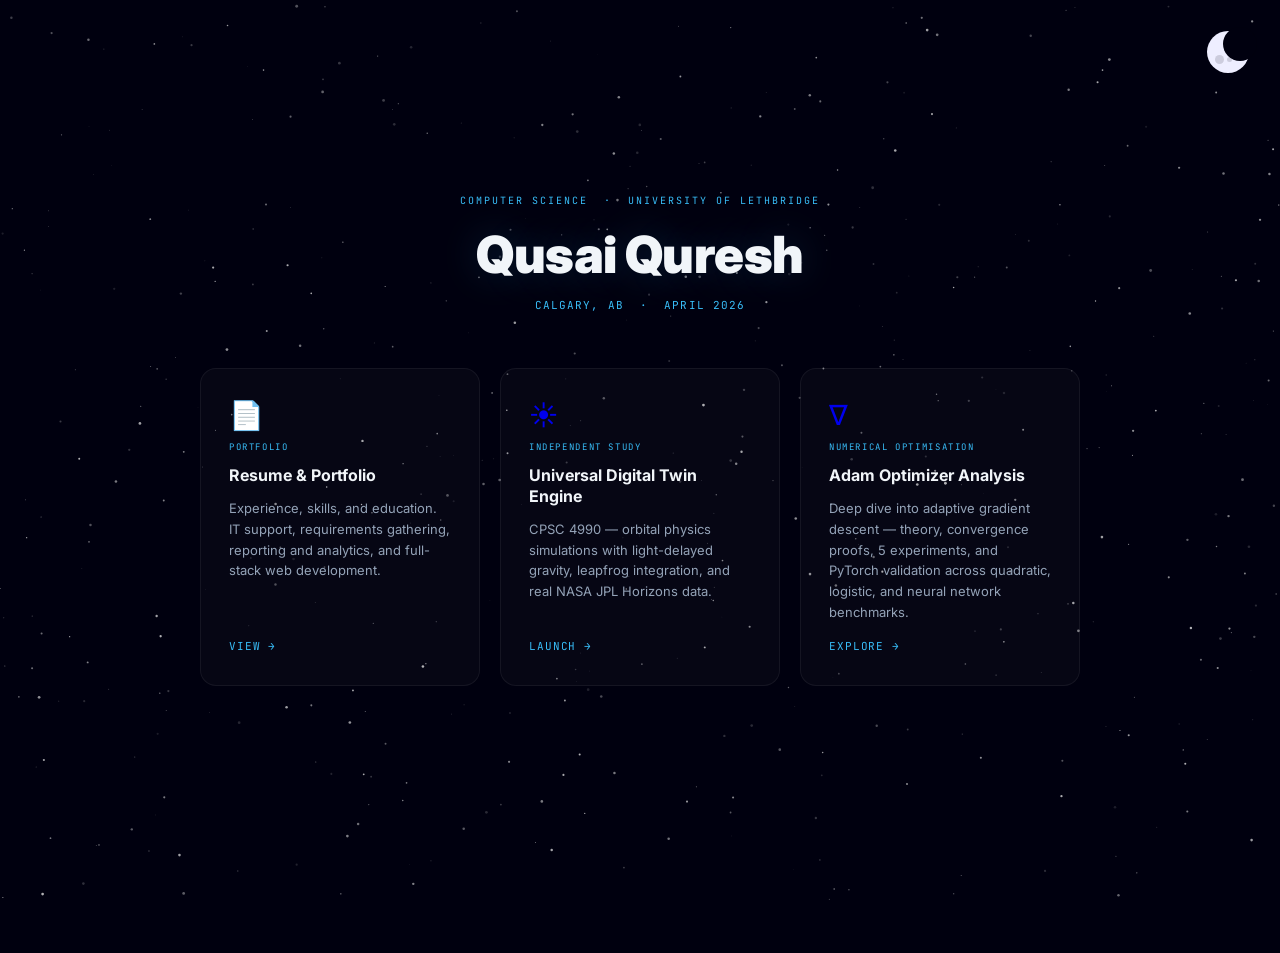
==== index.html @ 59ffc4fb "Default hub to dark mode regardless of system preference" ====
<!DOCTYPE html>
<html lang="en">
<head>
  <meta charset="UTF-8">
  <meta name="viewport" content="width=device-width, initial-scale=1.0">
  <meta name="description" content="Qusai Quresh — CS graduate and software developer. Portfolio, projects, and resume.">
  <title>Qusai Quresh</title>
  <link rel="icon" href="data:image/svg+xml,<svg xmlns='http://www.w3.org/2000/svg' viewBox='0 0 32 32'><circle cx='16' cy='16' r='15' fill='%2300000f' stroke='%2338bdf8' stroke-width='1.5'/><text x='16' y='22' text-anchor='middle' font-family='monospace' font-weight='700' font-size='16' fill='%2338bdf8'>Q</text></svg>">
  <style>
    @import url('https://fonts.googleapis.com/css2?family=Inter:wght@400;500;600;700;900&family=JetBrains+Mono:wght@400;700&display=swap');

    *, ::before, ::after { box-sizing: border-box; margin: 0; padding: 0; }

    :root {
      --bg: #00000f; --fg: #94a3b8; --heading: #f1f5f9;
      --card-bg: rgba(255,255,255,0.025); --card-border: rgba(255,255,255,0.06);
      --card-hover-border: #1e3a5f; --card-hover-bg: rgba(255,255,255,0.04);
      --subtitle: #64748b; --footer: #1e293b; --accent: #38bdf8;
    }
    [data-theme="light"] {
      --bg: #f8fafc; --fg: #475569; --heading: #0f172a;
      --card-bg: #ffffff; --card-border: #e2e8f0;
      --card-hover-border: #38bdf8; --card-hover-bg: #f0f9ff;
      --subtitle: #94a3b8; --footer: #cbd5e1; --accent: #0284c7;
    }
    [data-theme="light"] #stars { opacity: 0; }

    html, body {
      width: 100%; height: 100%;
      background: var(--bg);
      color: var(--fg);
      font-family: 'Inter', sans-serif;
      overflow-x: hidden;
      transition: color .2s;
    }

    #sky-bg {
      position: fixed; inset: 0;
      z-index: 0;
      pointer-events: none;
      opacity: 0;
      transition: opacity 1.5s ease;
      background: linear-gradient(180deg,
        #0d1f5e 0%, #1a4fa0 30%, #2f80c8 60%, #7ec8e3 85%, #b8e0f0 100%);
    }
    [data-theme="light"] #sky-bg { opacity: 1; }

    #stars { position: fixed; inset: 0; pointer-events: none; z-index: 1; transition: opacity 1.5s ease; }

    .page {
      position: relative; z-index: 1;
      min-height: 100vh;
      display: flex; flex-direction: column;
      align-items: center; justify-content: center;
      padding: 60px 24px 80px;
      text-align: center;
    }

    .label {
      font-family: 'JetBrains Mono', monospace;
      font-size: 10px;
      letter-spacing: .2em;
      color: var(--accent);
      text-transform: uppercase;
      margin-bottom: 18px;
    }

    h1 {
      font-size: clamp(2rem, 5vw, 3.2rem);
      font-weight: 900;
      color: var(--heading);
      line-height: 1.15;
      margin-bottom: 14px;
      letter-spacing: -.01em;
      text-wrap: balance;
      text-shadow: 0 0 40px rgba(56,189,248,0.18), 0 0 80px rgba(56,189,248,0.08);
    }
    [data-theme="light"] h1 { text-shadow: none; }

    .subtitle {
      font-family: 'JetBrains Mono', monospace;
      font-size: 11px;
      color: var(--subtitle);
      letter-spacing: .1em;
      margin-bottom: 56px;
    }

    .cards {
      display: flex;
      gap: 20px;
      flex-wrap: wrap;
      justify-content: center;
      max-width: 960px;
      width: 100%;
    }

    .card {
      background: var(--card-bg);
      border: 1px solid var(--card-border);
      border-radius: 16px;
      padding: 32px 28px;
      width: 280px;
      text-align: left;
      transition: border-color .25s, background .25s, transform .25s, box-shadow .25s, opacity .45s, translate 0s;
      text-decoration: none;
      display: flex; flex-direction: column; gap: 12px;
      opacity: 0;
      transform: translateY(18px);
    }
    .card.in {
      opacity: 1;
      transform: translateY(0);
    }
    .card:hover {
      border-color: var(--card-hover-border);
      background: var(--card-hover-bg);
      transform: translateY(-5px);
      box-shadow: 0 14px 36px rgba(0,0,0,0.45);
    }
    [data-theme="light"] .card:hover {
      box-shadow: 0 8px 24px rgba(0,0,0,0.10);
    }

    .card-icon { font-size: 28px; line-height: 1; }

    .card-tag {
      font-family: 'JetBrains Mono', monospace;
      font-size: 9px;
      letter-spacing: .18em;
      color: var(--accent);
      text-transform: uppercase;
    }

    .card h2 {
      font-size: 1rem;
      font-weight: 700;
      color: var(--heading);
      line-height: 1.3;
    }

    .card p {
      font-size: 13px;
      color: var(--fg);
      line-height: 1.6;
      flex-grow: 1;
    }

    .card-link {
      font-family: 'JetBrains Mono', monospace;
      font-size: 11px;
      color: var(--accent);
      letter-spacing: .08em;
      margin-top: 4px;
    }

    footer {
      position: relative; z-index: 1;
      text-align: center;
      padding: 0 0 40px;
      font-family: 'JetBrains Mono', monospace;
      font-size: 10px;
      color: var(--footer);
      letter-spacing: .08em;
    }

    .sky-cloud {
      position: fixed;
      background: #fff;
      border-radius: 50px;
      pointer-events: none;
      z-index: 0;
      opacity: 0;
      transition: opacity 1.2s ease;
    }
    [data-theme="light"] .sky-cloud { opacity: 0.82; }

    #cloud-a { width:160px; height:40px; top:90px; right:200px; }
    #cloud-a::before,#cloud-a::after { content:''; position:absolute; background:#fff; border-radius:50%; }
    #cloud-a::before { width:80px; height:60px; top:-28px; left:20px; }
    #cloud-a::after  { width:60px; height:50px; top:-22px; left:70px; }

    #cloud-b { width:120px; height:32px; top:130px; right:420px; }
    #cloud-b::before,#cloud-b::after { content:''; position:absolute; background:#fff; border-radius:50%; }
    #cloud-b::before { width:60px; height:48px; top:-22px; left:14px; }
    #cloud-b::after  { width:50px; height:40px; top:-18px; left:54px; }

    #cloud-c { width:100px; height:28px; top:75px; right:520px; }
    #cloud-c::before,#cloud-c::after { content:''; position:absolute; background:#fff; border-radius:50%; }
    #cloud-c::before { width:50px; height:42px; top:-20px; left:10px; }
    #cloud-c::after  { width:40px; height:34px; top:-16px; left:46px; }

    #sky-body {
      position: fixed; top: 20px; right: 20px;
      width: 64px; height: 64px;
      z-index: 9998; cursor: pointer;
      display: flex; align-items: center; justify-content: center;
    }
    #sky-moon {
      width: 42px; height: 42px;
      background: #eef;
      border-radius: 50%;
      position: relative;
      transition: background 1s ease, box-shadow 1s ease;
    }
    [data-theme="light"] #sky-moon {
      background: #F6D602;
      box-shadow: 0 0 20px 8px rgba(246,214,2,0.45), 0 0 6px 2px rgba(245,235,113,0.6);
    }
    .moon-spot {
      border-radius: 50%;
      position: absolute;
      background: #ccd;
      transition: all 1s ease;
    }
    [data-theme="light"] .moon-spot { width: 0 !important; height: 0 !important; opacity: 0; }
    #moon-spot1 { width: 9px;  height: 9px;  top: 24px; left: 8px;  }
    #moon-spot2 { width: 5px;  height: 5px;  top: 26px; left: 20px; }
    #moon-cover {
      width: 34px; height: 34px;
      background: #00000f;
      border-radius: 50%;
      position: absolute;
      top: -4px; left: 16px;
      transition: transform 1s ease, opacity 1s ease;
    }
    [data-theme="light"] #moon-cover {
      transform: translateX(52px);
      opacity: 0;
    }

    @media (max-width: 600px) {
      .page { padding: 40px 16px 60px; }
      .card { width: 100%; }
      .subtitle { letter-spacing: .04em; font-size: 10px; }
    }
  </style>
</head>
<body data-page="hub">

<div id="sky-bg"></div>
<canvas id="stars"></canvas>

<div class="page">
  <div class="label">Computer Science &nbsp;·&nbsp; University of Lethbridge</div>
  <h1>Qusai Quresh</h1>
  <div class="subtitle" style="color:var(--accent);">CALGARY, AB &nbsp;·&nbsp; APRIL 2026</div>

  <div class="cards">

    <a class="card" href="./resume/">
      <div class="card-icon">&#128196;</div>
      <div class="card-tag">Portfolio</div>
      <h2>Resume &amp; Portfolio</h2>
      <p>Experience, skills, and education. IT support, requirements gathering, reporting and analytics, and full-stack web development.</p>
      <div class="card-link">VIEW &rarr;</div>
    </a>

    <a class="card" href="https://quequsai.github.io/UDTE/">
      <div class="card-icon">&#9728;</div>
      <div class="card-tag">Independent Study</div>
      <h2>Universal Digital Twin Engine</h2>
      <p>CPSC 4990 — orbital physics simulations with light-delayed gravity, leapfrog integration, and real NASA JPL Horizons data.</p>
      <div class="card-link">LAUNCH &rarr;</div>
    </a>

    <a class="card" href="./adam/">
      <div class="card-icon">&#8711;</div>
      <div class="card-tag">Numerical Optimisation</div>
      <h2>Adam Optimizer Analysis</h2>
      <p>Deep dive into adaptive gradient descent — theory, convergence proofs, 5 experiments, and PyTorch validation across quadratic, logistic, and neural network benchmarks.</p>
      <div class="card-link">EXPLORE &rarr;</div>
    </a>

  </div>
</div>

<footer>QUSAI QURESH &nbsp;·&nbsp; QUEQUSAI.GITHUB.IO &nbsp;·&nbsp; 2026</footer>

<div class="sky-cloud" id="cloud-a"></div>
<div class="sky-cloud" id="cloud-b"></div>
<div class="sky-cloud" id="cloud-c"></div>
<div id="sky-body" title="Toggle light / dark">
  <div id="sky-moon">
    <div class="moon-spot" id="moon-spot1"></div>
    <div class="moon-spot" id="moon-spot2"></div>
    <div id="moon-cover"></div>
  </div>
</div>

<script>
  const canvas = document.getElementById('stars');
  const ctx = canvas.getContext('2d');

  function resize() {
    canvas.width = window.innerWidth;
    canvas.height = window.innerHeight;
    drawStars();
  }

  function drawStars() {
    ctx.clearRect(0, 0, canvas.width, canvas.height);
    const rng = (seed) => {
      let s = seed;
      return () => { s = (s * 1664525 + 1013904223) & 0xffffffff; return (s >>> 0) / 0xffffffff; };
    };
    const rand = rng(42);
    for (let i = 0; i < 500; i++) {
      const x = rand() * canvas.width;
      const y = rand() * canvas.height;
      const r = rand() * 1.2 + 0.2;
      const a = rand() * 0.6 + 0.1;
      ctx.beginPath();
      ctx.arc(x, y, r, 0, Math.PI * 2);
      ctx.fillStyle = `rgba(255,255,255,${a})`;
      ctx.fill();
    }
  }

  window.addEventListener('resize', resize);
  resize();
</script>
<script>
  (function(){
    var root = document.documentElement;
    var saved = localStorage.getItem('theme-udte');
    var systemLight = window.matchMedia('(prefers-color-scheme: light)').matches;
    var apply = function(light) {
      root.setAttribute('data-theme', light ? 'light' : 'dark');
      localStorage.setItem('theme-udte', light ? 'light' : 'dark');
    };
    apply(saved ? saved === 'light' : false);
    window._applyTheme = apply;
  })();
</script>
<script>
  (function () {
    var cards = document.querySelectorAll('.card');
    var io = new IntersectionObserver(function (entries) {
      entries.forEach(function (entry) {
        if (entry.isIntersecting) {
          entry.target.classList.add('in');
          io.unobserve(entry.target);
        }
      });
    }, { threshold: 0.08 });
    cards.forEach(function (card, i) {
      card.style.transitionDelay = (i * 90) + 'ms';
      io.observe(card);
    });
  })();
</script>
<script src="sky.js"></script>
<script src="transitions.js"></script>
</body>
</html>
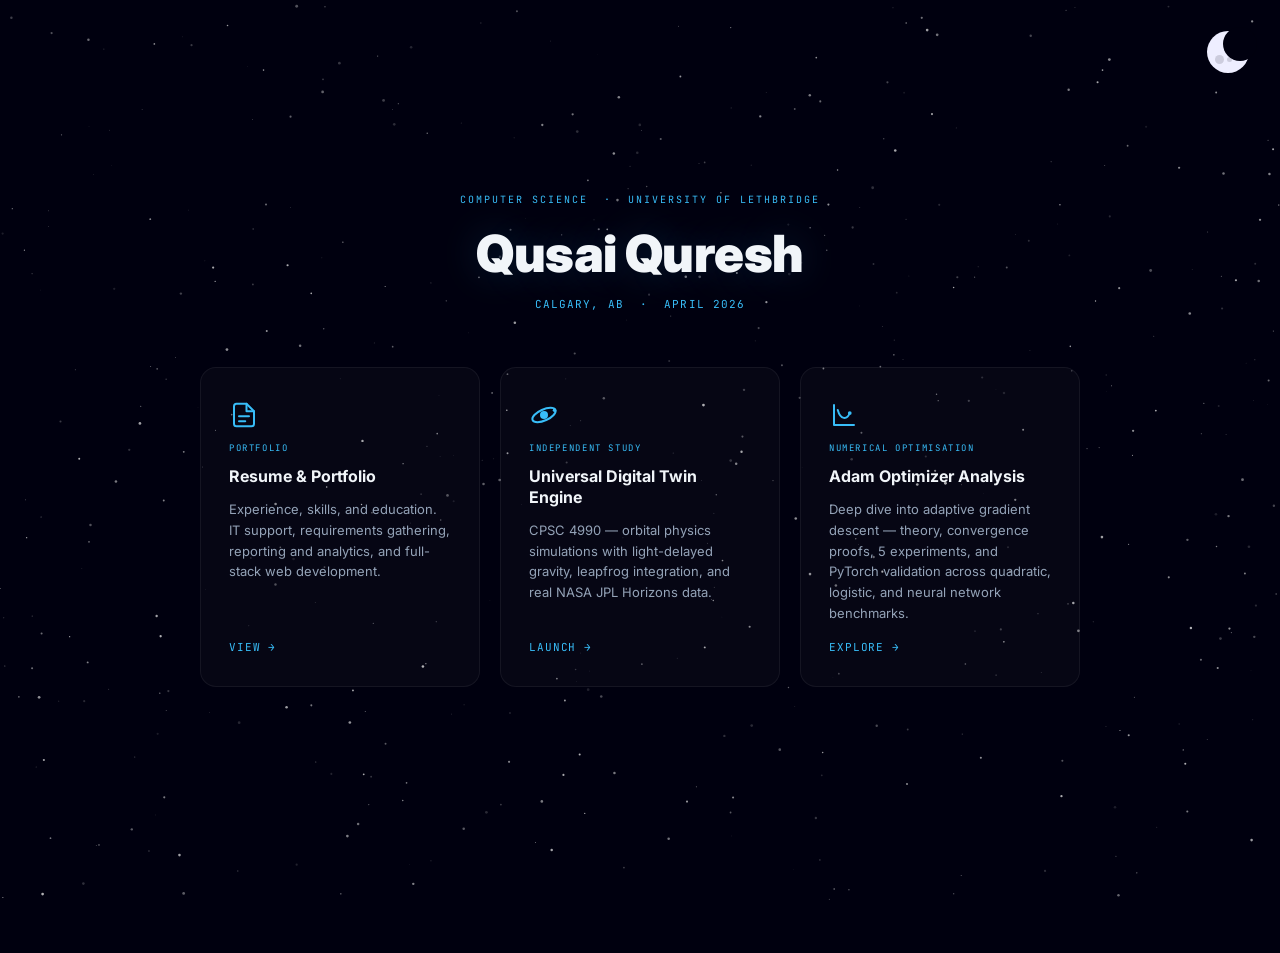
==== commit 7230c8f4: "Unify theme system and polish portfolio pages" ====
--- a/index.html
+++ b/index.html
@@ -84,6 +84,7 @@
       letter-spacing: .1em;
       margin-bottom: 56px;
     }
+    .subtitle.accent { color: var(--accent); }
 
     .cards {
       display: flex;
@@ -121,7 +122,8 @@
       box-shadow: 0 8px 24px rgba(0,0,0,0.10);
     }
 
-    .card-icon { font-size: 28px; line-height: 1; }
+    .card-icon { color: var(--accent); line-height: 0; }
+    .card-icon svg { width: 30px; height: 30px; display: block; }
 
     .card-tag {
       font-family: 'JetBrains Mono', monospace;
@@ -228,10 +230,18 @@
       opacity: 0;
     }
 
+    /* Clouds + sun/moon widget use fixed right-offsets that only make sense
+       at desktop width; hide the decorative clouds on tablet and below so
+       they never clip off-screen or overlap the content. */
+    @media (max-width: 900px) {
+      .sky-cloud { display: none; }
+    }
+
     @media (max-width: 600px) {
       .page { padding: 40px 16px 60px; }
       .card { width: 100%; }
       .subtitle { letter-spacing: .04em; font-size: 10px; }
+      #sky-body { top: 14px; right: 14px; width: 52px; height: 52px; }
     }
   </style>
 </head>
@@ -243,12 +253,17 @@
 <div class="page">
   <div class="label">Computer Science &nbsp;·&nbsp; University of Lethbridge</div>
   <h1>Qusai Quresh</h1>
-  <div class="subtitle" style="color:var(--accent);">CALGARY, AB &nbsp;·&nbsp; APRIL 2026</div>
+  <div class="subtitle accent">CALGARY, AB &nbsp;·&nbsp; APRIL 2026</div>
 
   <div class="cards">
 
     <a class="card" href="./resume/">
-      <div class="card-icon">&#128196;</div>
+      <div class="card-icon">
+        <svg viewBox="0 0 24 24" fill="none" stroke="currentColor" stroke-width="1.6" stroke-linecap="round" stroke-linejoin="round" aria-hidden="true">
+          <path d="M14 3H6a2 2 0 0 0-2 2v14a2 2 0 0 0 2 2h12a2 2 0 0 0 2-2V9z"/>
+          <path d="M14 3v6h6"/><path d="M8 13h8M8 17h5"/>
+        </svg>
+      </div>
       <div class="card-tag">Portfolio</div>
       <h2>Resume &amp; Portfolio</h2>
       <p>Experience, skills, and education. IT support, requirements gathering, reporting and analytics, and full-stack web development.</p>
@@ -256,7 +271,13 @@
     </a>
 
     <a class="card" href="https://quequsai.github.io/UDTE/">
-      <div class="card-icon">&#9728;</div>
+      <div class="card-icon">
+        <svg viewBox="0 0 24 24" fill="none" stroke="currentColor" stroke-width="1.6" stroke-linecap="round" stroke-linejoin="round" aria-hidden="true">
+          <circle cx="12" cy="12" r="3.2" fill="currentColor" stroke="none"/>
+          <ellipse cx="12" cy="12" rx="10" ry="4.4" transform="rotate(-24 12 12)"/>
+          <circle cx="20.4" cy="8.2" r="1.4" fill="currentColor" stroke="none"/>
+        </svg>
+      </div>
       <div class="card-tag">Independent Study</div>
       <h2>Universal Digital Twin Engine</h2>
       <p>CPSC 4990 — orbital physics simulations with light-delayed gravity, leapfrog integration, and real NASA JPL Horizons data.</p>
@@ -264,7 +285,13 @@
     </a>
 
     <a class="card" href="./adam/">
-      <div class="card-icon">&#8711;</div>
+      <div class="card-icon">
+        <svg viewBox="0 0 24 24" fill="none" stroke="currentColor" stroke-width="1.6" stroke-linecap="round" stroke-linejoin="round" aria-hidden="true">
+          <path d="M4 4v16h16"/>
+          <path d="M7 8c2.2 8 7.4 8 9.6 2.4"/>
+          <circle cx="16.6" cy="10.4" r="1.5" fill="currentColor" stroke="none"/>
+        </svg>
+      </div>
       <div class="card-tag">Numerical Optimisation</div>
       <h2>Adam Optimizer Analysis</h2>
       <p>Deep dive into adaptive gradient descent — theory, convergence proofs, 5 experiments, and PyTorch validation across quadratic, logistic, and neural network benchmarks.</p>
@@ -274,7 +301,7 @@
   </div>
 </div>
 
-<footer>QUSAI QURESH &nbsp;·&nbsp; QUEQUSAI.GITHUB.IO &nbsp;·&nbsp; 2026</footer>
+<footer>QUSAI QURESH &nbsp;·&nbsp; QUEQUSAI.GITHUB.IO &nbsp;·&nbsp; <span id="year">2026</span></footer>
 
 <div class="sky-cloud" id="cloud-a"></div>
 <div class="sky-cloud" id="cloud-b"></div>
@@ -318,6 +345,9 @@
 
   window.addEventListener('resize', resize);
   resize();
+
+  var yearEl = document.getElementById('year');
+  if (yearEl) yearEl.textContent = new Date().getFullYear();
 </script>
 <script>
   (function(){
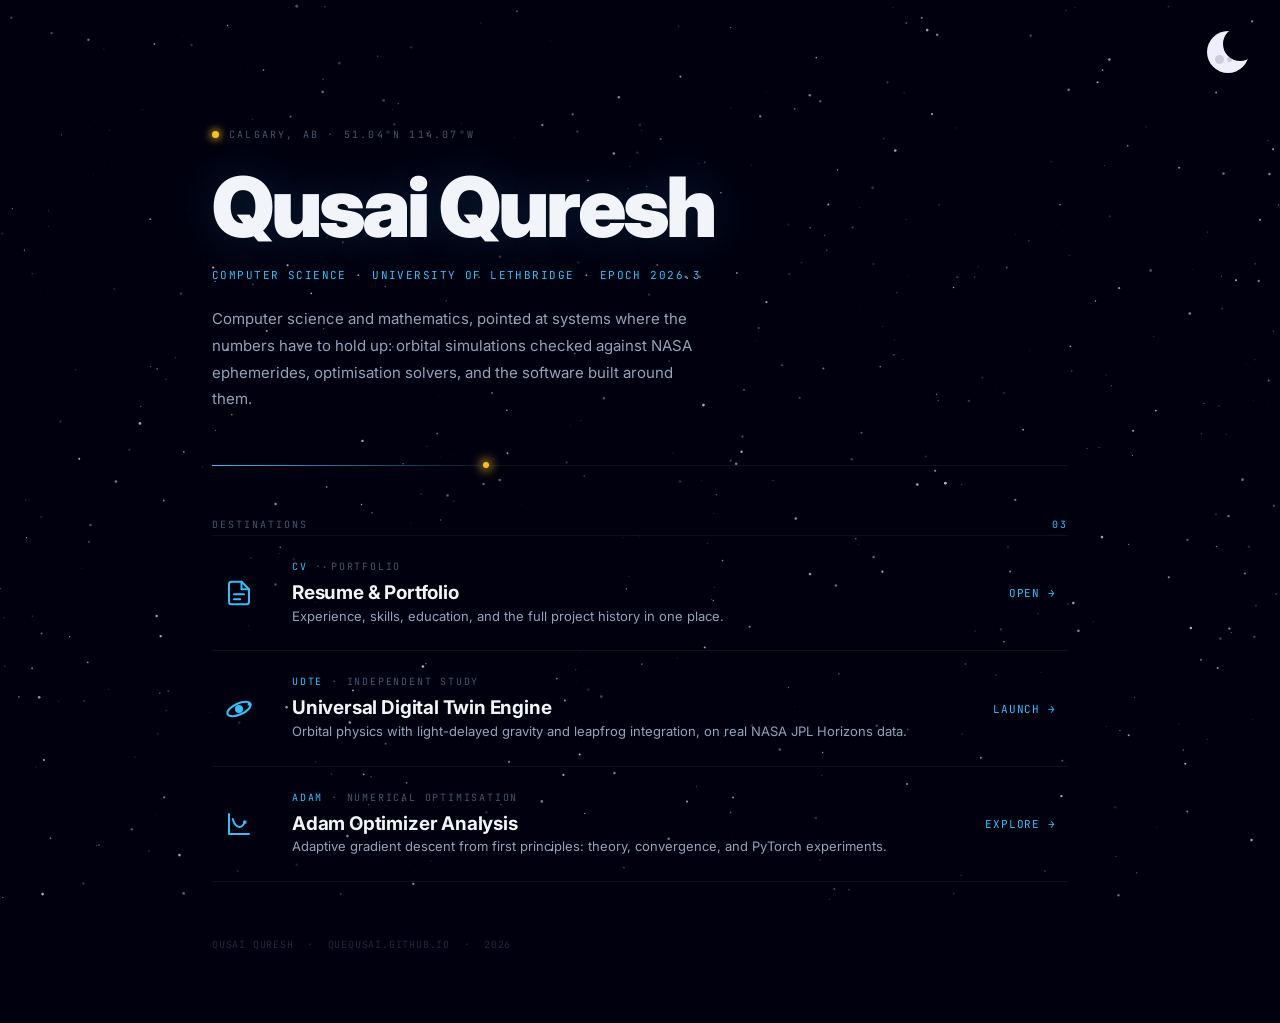
==== commit 62295312: "Redesign landing page as observatory log; resolve merge (unified theme, resume print chooser)" ====
--- a/index.html
+++ b/index.html
@@ -6,27 +6,36 @@
   <meta name="description" content="Qusai Quresh — CS graduate and software developer. Portfolio, projects, and resume.">
   <title>Qusai Quresh</title>
   <link rel="icon" href="data:image/svg+xml,<svg xmlns='http://www.w3.org/2000/svg' viewBox='0 0 32 32'><circle cx='16' cy='16' r='15' fill='%2300000f' stroke='%2338bdf8' stroke-width='1.5'/><text x='16' y='22' text-anchor='middle' font-family='monospace' font-weight='700' font-size='16' fill='%2338bdf8'>Q</text></svg>">
+  <script>
+    // Apply theme before first paint to avoid a flash (shared contract, default dark).
+    (function () {
+      var saved = localStorage.getItem('theme-udte');
+      document.documentElement.setAttribute('data-theme', saved === 'light' ? 'light' : 'dark');
+    })();
+  </script>
   <style>
     @import url('https://fonts.googleapis.com/css2?family=Inter:wght@400;500;600;700;900&family=JetBrains+Mono:wght@400;700&display=swap');
 
     *, ::before, ::after { box-sizing: border-box; margin: 0; padding: 0; }
 
     :root {
-      --bg: #00000f; --fg: #94a3b8; --heading: #f1f5f9;
-      --card-bg: rgba(255,255,255,0.025); --card-border: rgba(255,255,255,0.06);
-      --card-hover-border: #1e3a5f; --card-hover-bg: rgba(255,255,255,0.04);
-      --subtitle: #64748b; --footer: #1e293b; --accent: #38bdf8;
+      --bg: #00000f; --fg: #94a3b8; --heading: #f1f5f9; --muted: #475569;
+      --card-border: rgba(255,255,255,0.06);
+      --hover-border: #1e3a5f; --hover-bg: rgba(255,255,255,0.035);
+      --footer: #1e293b; --accent: #38bdf8; --accent-2: #7dd3fc;
+      --star: #fbbf24;                 /* the one warm accent: a star / the sun */
     }
     [data-theme="light"] {
-      --bg: #f8fafc; --fg: #475569; --heading: #0f172a;
-      --card-bg: #ffffff; --card-border: #e2e8f0;
-      --card-hover-border: #38bdf8; --card-hover-bg: #f0f9ff;
-      --subtitle: #94a3b8; --footer: #cbd5e1; --accent: #0284c7;
+      --bg: #f8fafc; --fg: #475569; --heading: #0f172a; --muted: #94a3b8;
+      --card-border: #e2e8f0;
+      --hover-border: #38bdf8; --hover-bg: #f0f9ff;
+      --footer: #94a3b8; --accent: #0284c7; --accent-2: #38bdf8;
+      --star: #d97706;
     }
     [data-theme="light"] #stars { opacity: 0; }
 
     html, body {
-      width: 100%; height: 100%;
+      width: 100%; min-height: 100%;
       background: var(--bg);
       color: var(--fg);
       font-family: 'Inter', sans-serif;
@@ -34,214 +43,180 @@
       transition: color .2s;
     }
 
+    /* ── background layers (driven by sky.js — keep ids/structure) ── */
     #sky-bg {
-      position: fixed; inset: 0;
-      z-index: 0;
-      pointer-events: none;
-      opacity: 0;
-      transition: opacity 1.5s ease;
+      position: fixed; inset: 0; z-index: 0; pointer-events: none;
+      opacity: 0; transition: opacity 1.5s ease;
       background: linear-gradient(180deg,
         #0d1f5e 0%, #1a4fa0 30%, #2f80c8 60%, #7ec8e3 85%, #b8e0f0 100%);
     }
     [data-theme="light"] #sky-bg { opacity: 1; }
-
     #stars { position: fixed; inset: 0; pointer-events: none; z-index: 1; transition: opacity 1.5s ease; }
 
+    /* ── page shell (left-aligned editorial column) ── */
     .page {
       position: relative; z-index: 1;
       min-height: 100vh;
-      display: flex; flex-direction: column;
-      align-items: center; justify-content: center;
-      padding: 60px 24px 80px;
-      text-align: center;
-    }
-
-    .label {
+      max-width: 920px;
+      margin: 0 auto;
+      padding: 128px 32px 72px;
+      display: flex; flex-direction: column; gap: 52px;
+    }
+
+    /* ── hero ── */
+    .eyebrow {
+      display: flex; align-items: center; gap: 10px;
       font-family: 'JetBrains Mono', monospace;
-      font-size: 10px;
-      letter-spacing: .2em;
+      font-size: 10px; letter-spacing: .22em; text-transform: uppercase;
+      color: var(--muted); margin-bottom: 24px;
+    }
+    .eyebrow .star {
+      width: 7px; height: 7px; border-radius: 50%;
+      background: var(--star); box-shadow: 0 0 9px 1px var(--star); flex-shrink: 0;
+    }
+    .hero h1 {
+      font-size: clamp(2.7rem, 8.5vw, 5.2rem);
+      font-weight: 900; color: var(--heading);
+      line-height: 1.0; letter-spacing: -.038em; text-wrap: balance;
+      text-shadow: 0 0 46px rgba(56,189,248,0.18);
+    }
+    [data-theme="light"] .hero h1 { text-shadow: none; }
+    .ident {
+      margin-top: 20px;
+      font-family: 'JetBrains Mono', monospace;
+      font-size: 11px; letter-spacing: .13em; text-transform: uppercase;
       color: var(--accent);
-      text-transform: uppercase;
-      margin-bottom: 18px;
-    }
-
-    h1 {
-      font-size: clamp(2rem, 5vw, 3.2rem);
-      font-weight: 900;
-      color: var(--heading);
-      line-height: 1.15;
-      margin-bottom: 14px;
-      letter-spacing: -.01em;
-      text-wrap: balance;
-      text-shadow: 0 0 40px rgba(56,189,248,0.18), 0 0 80px rgba(56,189,248,0.08);
-    }
-    [data-theme="light"] h1 { text-shadow: none; }
-
-    .subtitle {
+    }
+    .lead {
+      margin-top: 24px; max-width: 54ch;
+      font-size: 15px; line-height: 1.78; color: var(--fg);
+    }
+
+    /* ── ecliptic divider: the one signature flourish ── */
+    .ecliptic { position: relative; height: 1px; background: var(--card-border); }
+    .ecliptic::before {
+      content: ''; position: absolute; left: 0; top: 0; height: 1px; width: 32%;
+      background: linear-gradient(90deg, var(--accent), transparent);
+    }
+    .ecliptic .dot {
+      position: absolute; left: 32%; top: 50%; width: 6px; height: 6px; border-radius: 50%;
+      background: var(--star); transform: translate(-50%, -50%);
+      box-shadow: 0 0 11px 2px var(--star);
+    }
+
+    /* ── destinations, as catalog records ── */
+    .records-head {
+      display: flex; align-items: baseline; justify-content: space-between;
+      font-family: 'JetBrains Mono', monospace; text-transform: uppercase;
+      letter-spacing: .2em; font-size: 10px; color: var(--muted); margin-bottom: 4px;
+    }
+    .records-head .count { color: var(--accent); }
+
+    .record {
+      display: grid; grid-template-columns: 46px 1fr auto;
+      align-items: center; gap: 22px;
+      padding: 24px 12px; text-decoration: none;
+      border-top: 1px solid var(--card-border);
+      transition: background .25s, border-color .25s, opacity .5s, transform .5s;
+      opacity: 0; transform: translateY(16px);       /* revealed by IntersectionObserver (.in) */
+    }
+    .records .record:last-child { border-bottom: 1px solid var(--card-border); }
+    .record.in { opacity: 1; transform: translateY(0); }
+    .record:hover { background: var(--hover-bg); border-color: var(--hover-border); }
+    .record:hover + .record { border-top-color: var(--hover-border); }
+
+    .rec-glyph { color: var(--accent); line-height: 0; }
+    .rec-glyph svg { width: 30px; height: 30px; display: block; }
+
+    .rec-desig {
+      display: block; margin-bottom: 8px;
       font-family: 'JetBrains Mono', monospace;
-      font-size: 11px;
-      color: var(--subtitle);
-      letter-spacing: .1em;
-      margin-bottom: 56px;
-    }
-    .subtitle.accent { color: var(--accent); }
-
-    .cards {
-      display: flex;
-      gap: 20px;
-      flex-wrap: wrap;
-      justify-content: center;
-      max-width: 960px;
-      width: 100%;
-    }
-
-    .card {
-      background: var(--card-bg);
-      border: 1px solid var(--card-border);
-      border-radius: 16px;
-      padding: 32px 28px;
-      width: 280px;
-      text-align: left;
-      transition: border-color .25s, background .25s, transform .25s, box-shadow .25s, opacity .45s, translate 0s;
-      text-decoration: none;
-      display: flex; flex-direction: column; gap: 12px;
-      opacity: 0;
-      transform: translateY(18px);
-    }
-    .card.in {
-      opacity: 1;
-      transform: translateY(0);
-    }
-    .card:hover {
-      border-color: var(--card-hover-border);
-      background: var(--card-hover-bg);
-      transform: translateY(-5px);
-      box-shadow: 0 14px 36px rgba(0,0,0,0.45);
-    }
-    [data-theme="light"] .card:hover {
-      box-shadow: 0 8px 24px rgba(0,0,0,0.10);
-    }
-
-    .card-icon { color: var(--accent); line-height: 0; }
-    .card-icon svg { width: 30px; height: 30px; display: block; }
-
-    .card-tag {
-      font-family: 'JetBrains Mono', monospace;
-      font-size: 9px;
-      letter-spacing: .18em;
-      color: var(--accent);
-      text-transform: uppercase;
-    }
-
-    .card h2 {
-      font-size: 1rem;
-      font-weight: 700;
-      color: var(--heading);
-      line-height: 1.3;
-    }
-
-    .card p {
-      font-size: 13px;
-      color: var(--fg);
-      line-height: 1.6;
-      flex-grow: 1;
-    }
-
-    .card-link {
-      font-family: 'JetBrains Mono', monospace;
-      font-size: 11px;
-      color: var(--accent);
-      letter-spacing: .08em;
-      margin-top: 4px;
-    }
-
+      font-size: 10px; letter-spacing: .18em; text-transform: uppercase; color: var(--muted);
+    }
+    .rec-desig .id { color: var(--accent); }
+    .rec-title {
+      display: block; font-size: 1.18rem; font-weight: 700;
+      color: var(--heading); line-height: 1.25; letter-spacing: -.01em;
+    }
+    .rec-desc { margin-top: 6px; font-size: 13px; line-height: 1.6; color: var(--fg); max-width: 54ch; }
+
+    .rec-go {
+      font-family: 'JetBrains Mono', monospace; font-size: 11px; letter-spacing: .08em;
+      color: var(--accent); white-space: nowrap; transition: transform .25s;
+    }
+    .record:hover .rec-go { transform: translateX(5px); }
+
+    /* ── footer ── */
     footer {
-      position: relative; z-index: 1;
-      text-align: center;
-      padding: 0 0 40px;
-      font-family: 'JetBrains Mono', monospace;
-      font-size: 10px;
-      color: var(--footer);
-      letter-spacing: .08em;
-    }
-
+      position: relative; z-index: 1; padding: 4px 0 0;
+      font-family: 'JetBrains Mono', monospace; font-size: 10px;
+      color: var(--footer); letter-spacing: .08em;
+    }
+
+    /* ── clouds + sun/moon widget (driven by sky.js — keep) ── */
     .sky-cloud {
-      position: fixed;
-      background: #fff;
-      border-radius: 50px;
-      pointer-events: none;
-      z-index: 0;
-      opacity: 0;
-      transition: opacity 1.2s ease;
+      position: fixed; background: #fff; border-radius: 50px;
+      pointer-events: none; z-index: 0; opacity: 0; transition: opacity 1.2s ease;
     }
     [data-theme="light"] .sky-cloud { opacity: 0.82; }
-
     #cloud-a { width:160px; height:40px; top:90px; right:200px; }
     #cloud-a::before,#cloud-a::after { content:''; position:absolute; background:#fff; border-radius:50%; }
     #cloud-a::before { width:80px; height:60px; top:-28px; left:20px; }
     #cloud-a::after  { width:60px; height:50px; top:-22px; left:70px; }
-
     #cloud-b { width:120px; height:32px; top:130px; right:420px; }
     #cloud-b::before,#cloud-b::after { content:''; position:absolute; background:#fff; border-radius:50%; }
     #cloud-b::before { width:60px; height:48px; top:-22px; left:14px; }
     #cloud-b::after  { width:50px; height:40px; top:-18px; left:54px; }
-
     #cloud-c { width:100px; height:28px; top:75px; right:520px; }
     #cloud-c::before,#cloud-c::after { content:''; position:absolute; background:#fff; border-radius:50%; }
     #cloud-c::before { width:50px; height:42px; top:-20px; left:10px; }
     #cloud-c::after  { width:40px; height:34px; top:-16px; left:46px; }
 
     #sky-body {
-      position: fixed; top: 20px; right: 20px;
-      width: 64px; height: 64px;
-      z-index: 9998; cursor: pointer;
-      display: flex; align-items: center; justify-content: center;
+      position: fixed; top: 20px; right: 20px; width: 64px; height: 64px;
+      z-index: 9998; cursor: pointer; display: flex; align-items: center; justify-content: center;
     }
     #sky-moon {
-      width: 42px; height: 42px;
-      background: #eef;
-      border-radius: 50%;
-      position: relative;
+      width: 42px; height: 42px; background: #eef; border-radius: 50%; position: relative;
       transition: background 1s ease, box-shadow 1s ease;
     }
     [data-theme="light"] #sky-moon {
       background: #F6D602;
       box-shadow: 0 0 20px 8px rgba(246,214,2,0.45), 0 0 6px 2px rgba(245,235,113,0.6);
     }
-    .moon-spot {
-      border-radius: 50%;
-      position: absolute;
-      background: #ccd;
-      transition: all 1s ease;
-    }
+    .moon-spot { border-radius: 50%; position: absolute; background: #ccd; transition: all 1s ease; }
     [data-theme="light"] .moon-spot { width: 0 !important; height: 0 !important; opacity: 0; }
     #moon-spot1 { width: 9px;  height: 9px;  top: 24px; left: 8px;  }
     #moon-spot2 { width: 5px;  height: 5px;  top: 26px; left: 20px; }
     #moon-cover {
-      width: 34px; height: 34px;
-      background: #00000f;
-      border-radius: 50%;
-      position: absolute;
-      top: -4px; left: 16px;
-      transition: transform 1s ease, opacity 1s ease;
-    }
-    [data-theme="light"] #moon-cover {
-      transform: translateX(52px);
-      opacity: 0;
-    }
-
-    /* Clouds + sun/moon widget use fixed right-offsets that only make sense
-       at desktop width; hide the decorative clouds on tablet and below so
-       they never clip off-screen or overlap the content. */
-    @media (max-width: 900px) {
-      .sky-cloud { display: none; }
-    }
-
+      width: 34px; height: 34px; background: #00000f; border-radius: 50%;
+      position: absolute; top: -4px; left: 16px; transition: transform 1s ease, opacity 1s ease;
+    }
+    [data-theme="light"] #moon-cover { transform: translateX(52px); opacity: 0; }
+
+    /* ── entrance ── */
+    @keyframes rise { from { opacity: 0; transform: translateY(14px); } to { opacity: 1; transform: translateY(0); } }
+    .hero > *, .ecliptic, .records-head { opacity: 0; animation: rise .7s ease forwards; }
+    .hero .eyebrow   { animation-delay: .05s; }
+    .hero h1         { animation-delay: .15s; }
+    .hero .ident     { animation-delay: .30s; }
+    .hero .lead      { animation-delay: .42s; }
+    .ecliptic        { animation-delay: .52s; }
+    .records-head    { animation-delay: .60s; }
+
+    /* ── responsive ── */
+    @media (max-width: 900px) { .sky-cloud { display: none; } }
     @media (max-width: 600px) {
-      .page { padding: 40px 16px 60px; }
-      .card { width: 100%; }
-      .subtitle { letter-spacing: .04em; font-size: 10px; }
-      #sky-body { top: 14px; right: 14px; width: 52px; height: 52px; }
+      .page { padding: 92px 20px 60px; gap: 40px; }
+      .record { grid-template-columns: 1fr auto; gap: 14px; padding: 20px 2px; }
+      .rec-glyph { display: none; }
+      .rec-go { align-self: start; padding-top: 2px; }
+    }
+
+    @media (prefers-reduced-motion: reduce) {
+      *, ::before, ::after { animation-duration: .001ms !important; animation-delay: 0s !important; transition-duration: .01ms !important; }
+      .hero > *, .ecliptic, .records-head { opacity: 1 !important; }
+      .record { opacity: 1 !important; transform: none !important; }
     }
   </style>
 </head>
@@ -250,58 +225,75 @@
 <div id="sky-bg"></div>
 <canvas id="stars"></canvas>
 
-<div class="page">
-  <div class="label">Computer Science &nbsp;·&nbsp; University of Lethbridge</div>
-  <h1>Qusai Quresh</h1>
-  <div class="subtitle accent">CALGARY, AB &nbsp;·&nbsp; APRIL 2026</div>
-
-  <div class="cards">
-
-    <a class="card" href="./resume/">
-      <div class="card-icon">
+<main class="page">
+
+  <section class="hero">
+    <p class="eyebrow"><span class="star"></span> Calgary, AB · 51.04°N 114.07°W</p>
+    <h1>Qusai Quresh</h1>
+    <p class="ident">Computer Science · University of Lethbridge · Epoch 2026.3</p>
+    <p class="lead">Computer science and mathematics, pointed at systems where the numbers have to hold up: orbital simulations checked against NASA ephemerides, optimisation solvers, and the software built around them.</p>
+  </section>
+
+  <div class="ecliptic"><span class="dot"></span></div>
+
+  <section class="records" aria-label="Destinations">
+    <div class="records-head">
+      <span>Destinations</span>
+      <span class="count">03</span>
+    </div>
+
+    <a class="card record" href="./resume/">
+      <span class="rec-glyph">
         <svg viewBox="0 0 24 24" fill="none" stroke="currentColor" stroke-width="1.6" stroke-linecap="round" stroke-linejoin="round" aria-hidden="true">
           <path d="M14 3H6a2 2 0 0 0-2 2v14a2 2 0 0 0 2 2h12a2 2 0 0 0 2-2V9z"/>
           <path d="M14 3v6h6"/><path d="M8 13h8M8 17h5"/>
         </svg>
-      </div>
-      <div class="card-tag">Portfolio</div>
-      <h2>Resume &amp; Portfolio</h2>
-      <p>Experience, skills, and education. IT support, requirements gathering, reporting and analytics, and full-stack web development.</p>
-      <div class="card-link">VIEW &rarr;</div>
+      </span>
+      <span class="rec-main">
+        <span class="rec-desig"><span class="id">CV</span> · Portfolio</span>
+        <span class="rec-title">Resume &amp; Portfolio</span>
+        <span class="rec-desc">Experience, skills, education, and the full project history in one place.</span>
+      </span>
+      <span class="rec-go">OPEN &rarr;</span>
     </a>
 
-    <a class="card" href="https://quequsai.github.io/UDTE/">
-      <div class="card-icon">
+    <a class="card record" href="https://quequsai.github.io/UDTE/">
+      <span class="rec-glyph">
         <svg viewBox="0 0 24 24" fill="none" stroke="currentColor" stroke-width="1.6" stroke-linecap="round" stroke-linejoin="round" aria-hidden="true">
           <circle cx="12" cy="12" r="3.2" fill="currentColor" stroke="none"/>
           <ellipse cx="12" cy="12" rx="10" ry="4.4" transform="rotate(-24 12 12)"/>
           <circle cx="20.4" cy="8.2" r="1.4" fill="currentColor" stroke="none"/>
         </svg>
-      </div>
-      <div class="card-tag">Independent Study</div>
-      <h2>Universal Digital Twin Engine</h2>
-      <p>CPSC 4990 — orbital physics simulations with light-delayed gravity, leapfrog integration, and real NASA JPL Horizons data.</p>
-      <div class="card-link">LAUNCH &rarr;</div>
+      </span>
+      <span class="rec-main">
+        <span class="rec-desig"><span class="id">UDTE</span> · Independent Study</span>
+        <span class="rec-title">Universal Digital Twin Engine</span>
+        <span class="rec-desc">Orbital physics with light-delayed gravity and leapfrog integration, on real NASA JPL Horizons data.</span>
+      </span>
+      <span class="rec-go">LAUNCH &rarr;</span>
     </a>
 
-    <a class="card" href="./adam/">
-      <div class="card-icon">
+    <a class="card record" href="./adam/">
+      <span class="rec-glyph">
         <svg viewBox="0 0 24 24" fill="none" stroke="currentColor" stroke-width="1.6" stroke-linecap="round" stroke-linejoin="round" aria-hidden="true">
           <path d="M4 4v16h16"/>
           <path d="M7 8c2.2 8 7.4 8 9.6 2.4"/>
           <circle cx="16.6" cy="10.4" r="1.5" fill="currentColor" stroke="none"/>
         </svg>
-      </div>
-      <div class="card-tag">Numerical Optimisation</div>
-      <h2>Adam Optimizer Analysis</h2>
-      <p>Deep dive into adaptive gradient descent — theory, convergence proofs, 5 experiments, and PyTorch validation across quadratic, logistic, and neural network benchmarks.</p>
-      <div class="card-link">EXPLORE &rarr;</div>
+      </span>
+      <span class="rec-main">
+        <span class="rec-desig"><span class="id">ADAM</span> · Numerical Optimisation</span>
+        <span class="rec-title">Adam Optimizer Analysis</span>
+        <span class="rec-desc">Adaptive gradient descent from first principles: theory, convergence, and PyTorch experiments.</span>
+      </span>
+      <span class="rec-go">EXPLORE &rarr;</span>
     </a>
 
-  </div>
-</div>
-
-<footer>QUSAI QURESH &nbsp;·&nbsp; QUEQUSAI.GITHUB.IO &nbsp;·&nbsp; <span id="year">2026</span></footer>
+  </section>
+
+  <footer>QUSAI QURESH &nbsp;·&nbsp; QUEQUSAI.GITHUB.IO &nbsp;·&nbsp; <span id="year">2026</span></footer>
+
+</main>
 
 <div class="sky-cloud" id="cloud-a"></div>
 <div class="sky-cloud" id="cloud-b"></div>
@@ -353,7 +345,6 @@
   (function(){
     var root = document.documentElement;
     var saved = localStorage.getItem('theme-udte');
-    var systemLight = window.matchMedia('(prefers-color-scheme: light)').matches;
     var apply = function(light) {
       root.setAttribute('data-theme', light ? 'light' : 'dark');
       localStorage.setItem('theme-udte', light ? 'light' : 'dark');
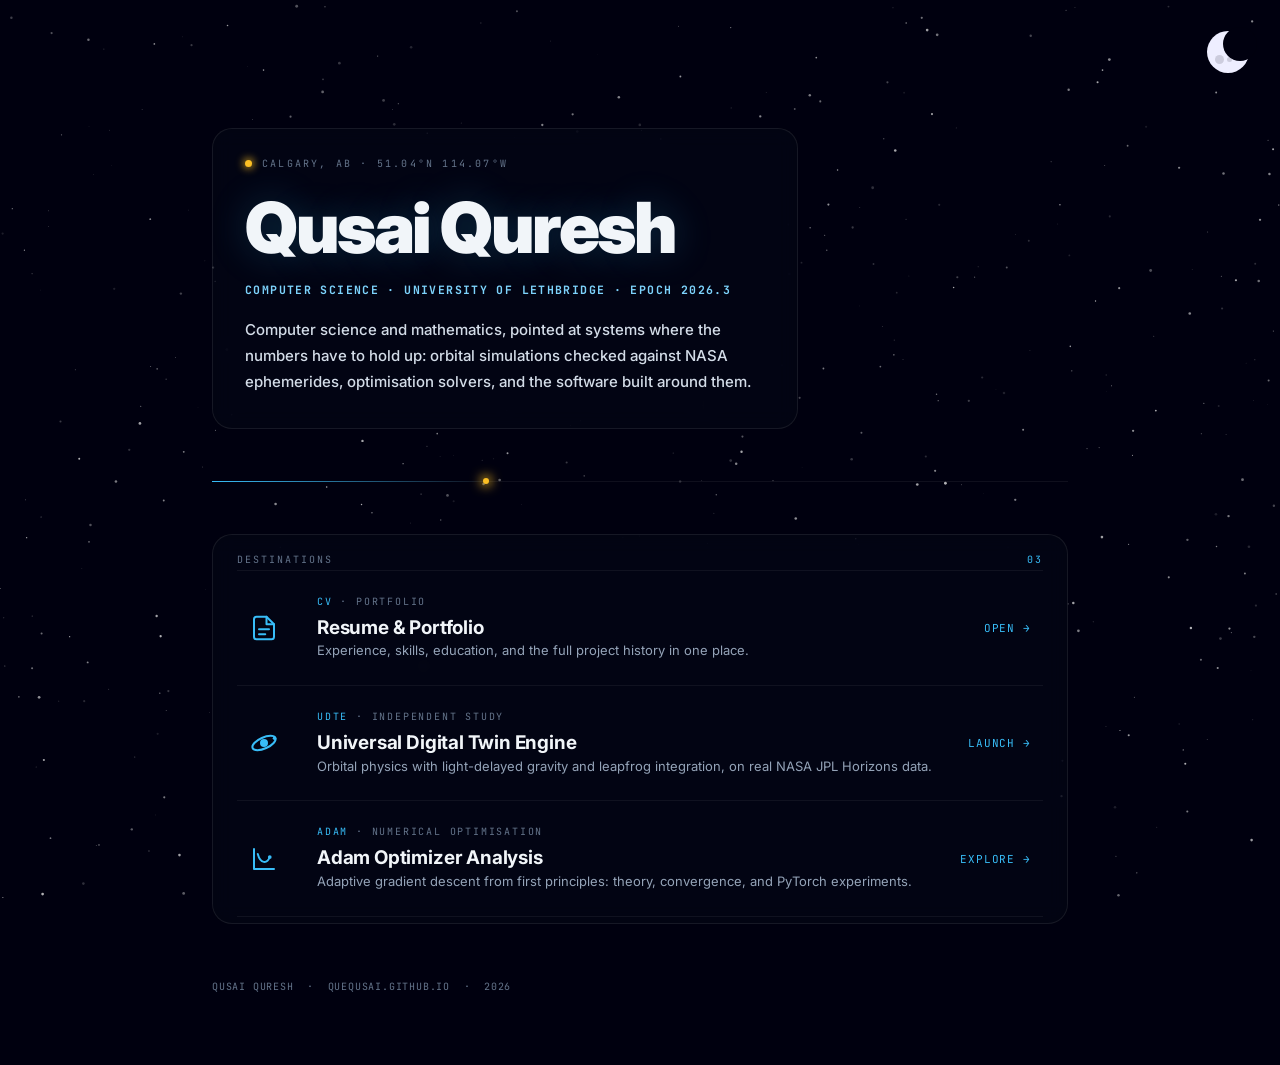
==== commit 1f7afd7f: "Improve landing legibility: frosted readout panels and brighter hero text" ====
--- a/index.html
+++ b/index.html
@@ -19,18 +19,28 @@
     *, ::before, ::after { box-sizing: border-box; margin: 0; padding: 0; }
 
     :root {
-      --bg: #00000f; --fg: #94a3b8; --heading: #f1f5f9; --muted: #475569;
+      --bg: #00000f; --fg: #94a3b8; --heading: #f1f5f9; --muted: #64748b;
       --card-border: rgba(255,255,255,0.06);
-      --hover-border: #1e3a5f; --hover-bg: rgba(255,255,255,0.035);
-      --footer: #1e293b; --accent: #38bdf8; --accent-2: #7dd3fc;
+      --hover-border: #1e3a5f; --hover-bg: rgba(255,255,255,0.05);
+      --footer: #64748b; --accent: #38bdf8; --accent-2: #7dd3fc;
       --star: #fbbf24;                 /* the one warm accent: a star / the sun */
+      --lead: #d3dce8;                 /* brightened body copy for the hero */
+      --ident: #7dd3fc;
+      --panel-bg: rgba(6,11,25,0.42);
+      --panel-bg-strong: rgba(6,11,25,0.60);
+      --panel-border: rgba(255,255,255,0.08);
     }
     [data-theme="light"] {
-      --bg: #f8fafc; --fg: #475569; --heading: #0f172a; --muted: #94a3b8;
+      --bg: #f8fafc; --fg: #475569; --heading: #0f172a; --muted: #475569;
       --card-border: #e2e8f0;
-      --hover-border: #38bdf8; --hover-bg: #f0f9ff;
-      --footer: #94a3b8; --accent: #0284c7; --accent-2: #38bdf8;
+      --hover-border: #38bdf8; --hover-bg: #eef6ff;
+      --footer: #475569; --accent: #0284c7; --accent-2: #38bdf8;
       --star: #d97706;
+      --lead: #1e293b;
+      --ident: #0369a1;
+      --panel-bg: rgba(255,255,255,0.66);
+      --panel-bg-strong: rgba(255,255,255,0.82);
+      --panel-border: rgba(15,23,42,0.10);
     }
     [data-theme="light"] #stars { opacity: 0; }
 
@@ -63,33 +73,46 @@
       display: flex; flex-direction: column; gap: 52px;
     }
 
-    /* ── hero ── */
+    /* ── hero: frosted readout panel so text stays legible over the sky ── */
+    .hero {
+      position: relative; align-self: start;
+      max-width: 680px;
+      padding: 28px 32px 32px;
+      border-radius: 20px;
+      background: var(--panel-bg);
+      border: 1px solid var(--panel-border);
+      -webkit-backdrop-filter: blur(10px) saturate(1.05);
+      backdrop-filter: blur(10px) saturate(1.05);
+      transition: background .25s ease, border-color .25s ease;
+    }
+    .hero:hover { background: var(--panel-bg-strong); }
+
     .eyebrow {
       display: flex; align-items: center; gap: 10px;
       font-family: 'JetBrains Mono', monospace;
       font-size: 10px; letter-spacing: .22em; text-transform: uppercase;
-      color: var(--muted); margin-bottom: 24px;
+      color: var(--muted); margin-bottom: 22px;
     }
     .eyebrow .star {
       width: 7px; height: 7px; border-radius: 50%;
       background: var(--star); box-shadow: 0 0 9px 1px var(--star); flex-shrink: 0;
     }
     .hero h1 {
-      font-size: clamp(2.7rem, 8.5vw, 5.2rem);
+      font-size: clamp(2.5rem, 7.4vw, 4.4rem);
       font-weight: 900; color: var(--heading);
-      line-height: 1.0; letter-spacing: -.038em; text-wrap: balance;
-      text-shadow: 0 0 46px rgba(56,189,248,0.18);
+      line-height: 1.02; letter-spacing: -.035em; text-wrap: balance;
+      text-shadow: 0 0 38px rgba(56,189,248,0.22);
     }
     [data-theme="light"] .hero h1 { text-shadow: none; }
     .ident {
-      margin-top: 20px;
+      margin-top: 18px;
       font-family: 'JetBrains Mono', monospace;
-      font-size: 11px; letter-spacing: .13em; text-transform: uppercase;
-      color: var(--accent);
+      font-size: 11.5px; letter-spacing: .12em; text-transform: uppercase;
+      color: var(--ident); font-weight: 700;
     }
     .lead {
-      margin-top: 24px; max-width: 54ch;
-      font-size: 15px; line-height: 1.78; color: var(--fg);
+      margin-top: 20px; max-width: 52ch;
+      font-size: 15px; line-height: 1.75; color: var(--lead); font-weight: 500;
     }
 
     /* ── ecliptic divider: the one signature flourish ── */
@@ -104,7 +127,16 @@
       box-shadow: 0 0 11px 2px var(--star);
     }
 
-    /* ── destinations, as catalog records ── */
+    /* ── destinations, as catalog records in a matching frosted panel ── */
+    .records {
+      position: relative;
+      padding: 18px 24px 6px;
+      border-radius: 20px;
+      background: var(--panel-bg);
+      border: 1px solid var(--panel-border);
+      -webkit-backdrop-filter: blur(10px) saturate(1.05);
+      backdrop-filter: blur(10px) saturate(1.05);
+    }
     .records-head {
       display: flex; align-items: baseline; justify-content: space-between;
       font-family: 'JetBrains Mono', monospace; text-transform: uppercase;
@@ -207,7 +239,9 @@
     /* ── responsive ── */
     @media (max-width: 900px) { .sky-cloud { display: none; } }
     @media (max-width: 600px) {
-      .page { padding: 92px 20px 60px; gap: 40px; }
+      .page { padding: 92px 16px 60px; gap: 32px; }
+      .hero { max-width: none; padding: 22px 20px 24px; }
+      .records { padding: 14px 16px 4px; }
       .record { grid-template-columns: 1fr auto; gap: 14px; padding: 20px 2px; }
       .rec-glyph { display: none; }
       .rec-go { align-self: start; padding-top: 2px; }
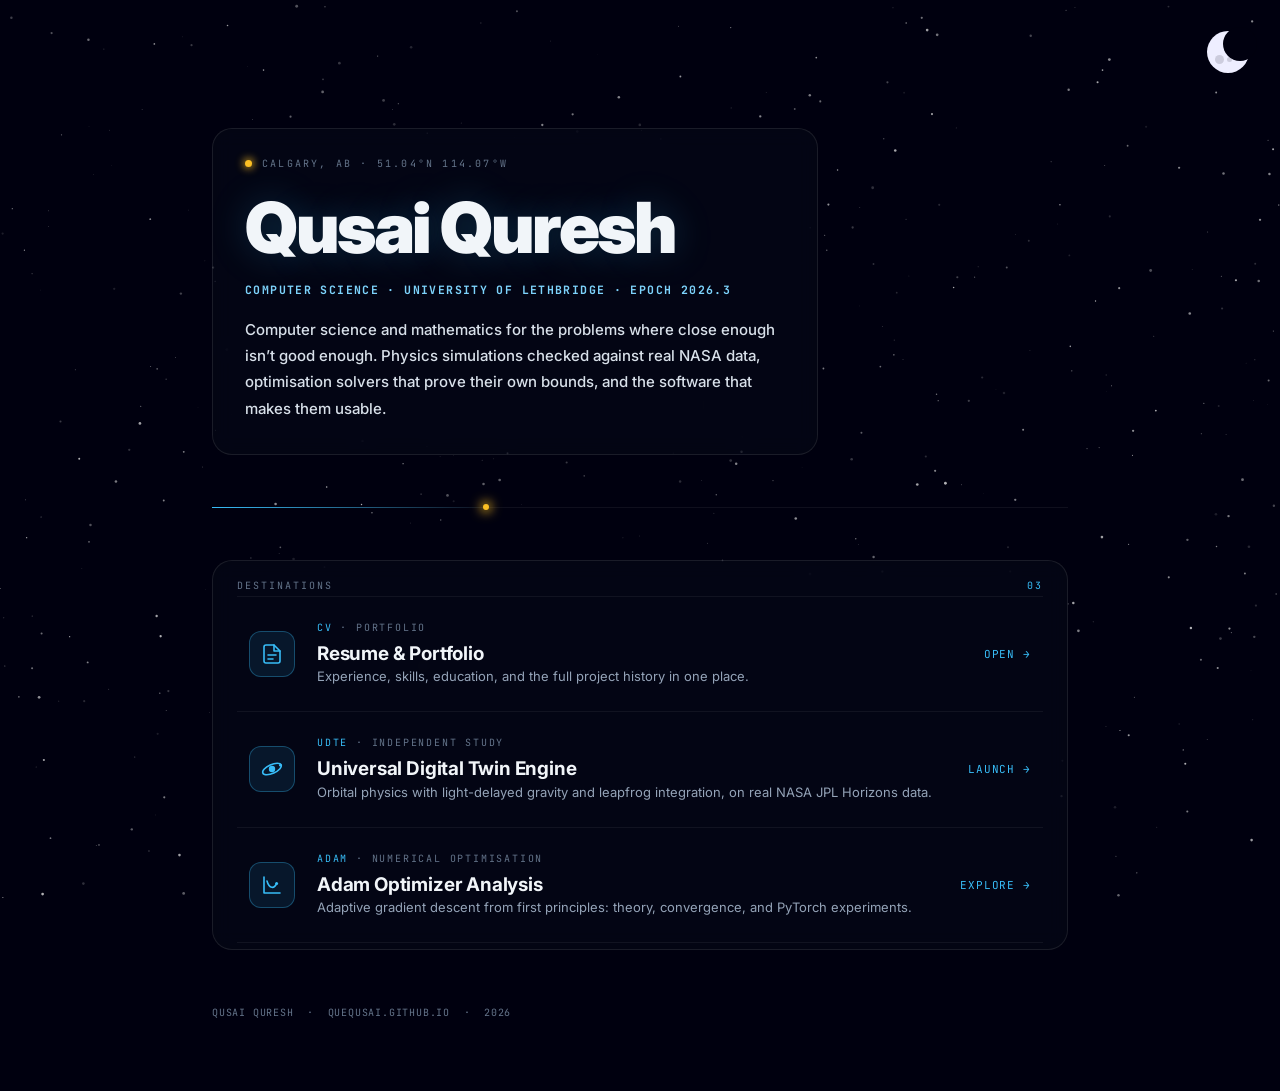
==== commit 58e37f32: "Landing: meteor tagline reveal, new copy, opaque light panels, icon chips" ====
--- a/index.html
+++ b/index.html
@@ -24,11 +24,14 @@
       --hover-border: #1e3a5f; --hover-bg: rgba(255,255,255,0.05);
       --footer: #64748b; --accent: #38bdf8; --accent-2: #7dd3fc;
       --star: #fbbf24;                 /* the one warm accent: a star / the sun */
-      --lead: #d3dce8;                 /* brightened body copy for the hero */
+      --lead: #d8e0ea;                 /* brightened body copy for the hero */
       --ident: #7dd3fc;
-      --panel-bg: rgba(6,11,25,0.42);
-      --panel-bg-strong: rgba(6,11,25,0.60);
-      --panel-border: rgba(255,255,255,0.08);
+      --panel-bg: rgba(6,11,25,0.50);
+      --panel-bg-strong: rgba(6,11,25,0.68);
+      --panel-border: rgba(255,255,255,0.09);
+      --chip-bg: rgba(56,189,248,0.10);
+      --chip-bg-strong: rgba(56,189,248,0.22);
+      --chip-border: rgba(56,189,248,0.32);
     }
     [data-theme="light"] {
       --bg: #f8fafc; --fg: #475569; --heading: #0f172a; --muted: #475569;
@@ -37,10 +40,13 @@
       --footer: #475569; --accent: #0284c7; --accent-2: #38bdf8;
       --star: #d97706;
       --lead: #1e293b;
-      --ident: #0369a1;
-      --panel-bg: rgba(255,255,255,0.66);
-      --panel-bg-strong: rgba(255,255,255,0.82);
-      --panel-border: rgba(15,23,42,0.10);
+      --ident: #075985;
+      --panel-bg: rgba(255,255,255,0.92);
+      --panel-bg-strong: rgba(255,255,255,0.97);
+      --panel-border: rgba(15,23,42,0.12);
+      --chip-bg: rgba(2,132,199,0.09);
+      --chip-bg-strong: rgba(2,132,199,0.18);
+      --chip-border: rgba(2,132,199,0.30);
     }
     [data-theme="light"] #stars { opacity: 0; }
 
@@ -110,9 +116,37 @@
       font-size: 11.5px; letter-spacing: .12em; text-transform: uppercase;
       color: var(--ident); font-weight: 700;
     }
+    .lead-wrap { position: relative; margin-top: 20px; }
     .lead {
-      margin-top: 20px; max-width: 52ch;
+      max-width: 54ch;
       font-size: 15px; line-height: 1.75; color: var(--lead); font-weight: 500;
+      clip-path: inset(0 100% 0 0);
+      animation: lead-reveal 1.5s cubic-bezier(.4,0,.2,1) .7s forwards;
+    }
+
+    /* meteor streaks across and reveals the tagline in its wake */
+    .meteor {
+      position: absolute; top: 5px; left: -12%;
+      width: 3px; height: 3px; border-radius: 50%;
+      background: #fff; box-shadow: 0 0 10px 3px rgba(180,220,255,0.9);
+      opacity: 0; pointer-events: none; z-index: 2;
+      animation: meteor-fly 1.5s ease-in .65s forwards;
+    }
+    .meteor::before {
+      content: ''; position: absolute; top: 50%; right: 3px;
+      width: 130px; height: 2px; transform: translateY(-50%);
+      background: linear-gradient(90deg, transparent, rgba(125,211,252,0.5), #fff);
+      border-radius: 2px;
+    }
+    @keyframes meteor-fly {
+      0%   { left: -12%; opacity: 0; }
+      12%  { opacity: 1; }
+      88%  { opacity: 1; }
+      100% { left: 114%; opacity: 0; }
+    }
+    @keyframes lead-reveal {
+      from { clip-path: inset(0 100% 0 0); }
+      to   { clip-path: inset(0 0 0 0); }
     }
 
     /* ── ecliptic divider: the one signature flourish ── */
@@ -157,8 +191,14 @@
     .record:hover { background: var(--hover-bg); border-color: var(--hover-border); }
     .record:hover + .record { border-top-color: var(--hover-border); }
 
-    .rec-glyph { color: var(--accent); line-height: 0; }
-    .rec-glyph svg { width: 30px; height: 30px; display: block; }
+    .rec-glyph {
+      width: 46px; height: 46px; border-radius: 12px;
+      display: flex; align-items: center; justify-content: center;
+      background: var(--chip-bg); border: 1px solid var(--chip-border);
+      color: var(--accent); transition: background .25s, border-color .25s;
+    }
+    .rec-glyph svg { width: 24px; height: 24px; display: block; }
+    .record:hover .rec-glyph { background: var(--chip-bg-strong); border-color: var(--accent); }
 
     .rec-desig {
       display: block; margin-bottom: 8px;
@@ -251,6 +291,8 @@
       *, ::before, ::after { animation-duration: .001ms !important; animation-delay: 0s !important; transition-duration: .01ms !important; }
       .hero > *, .ecliptic, .records-head { opacity: 1 !important; }
       .record { opacity: 1 !important; transform: none !important; }
+      .lead { clip-path: none !important; }
+      .meteor { display: none !important; }
     }
   </style>
 </head>
@@ -265,7 +307,10 @@
     <p class="eyebrow"><span class="star"></span> Calgary, AB · 51.04°N 114.07°W</p>
     <h1>Qusai Quresh</h1>
     <p class="ident">Computer Science · University of Lethbridge · Epoch 2026.3</p>
-    <p class="lead">Computer science and mathematics, pointed at systems where the numbers have to hold up: orbital simulations checked against NASA ephemerides, optimisation solvers, and the software built around them.</p>
+    <div class="lead-wrap">
+      <span class="meteor" aria-hidden="true"></span>
+      <p class="lead">Computer science and mathematics for the problems where close enough isn&rsquo;t good enough. Physics simulations checked against real NASA data, optimisation solvers that prove their own bounds, and the software that makes them usable.</p>
+    </div>
   </section>
 
   <div class="ecliptic"><span class="dot"></span></div>
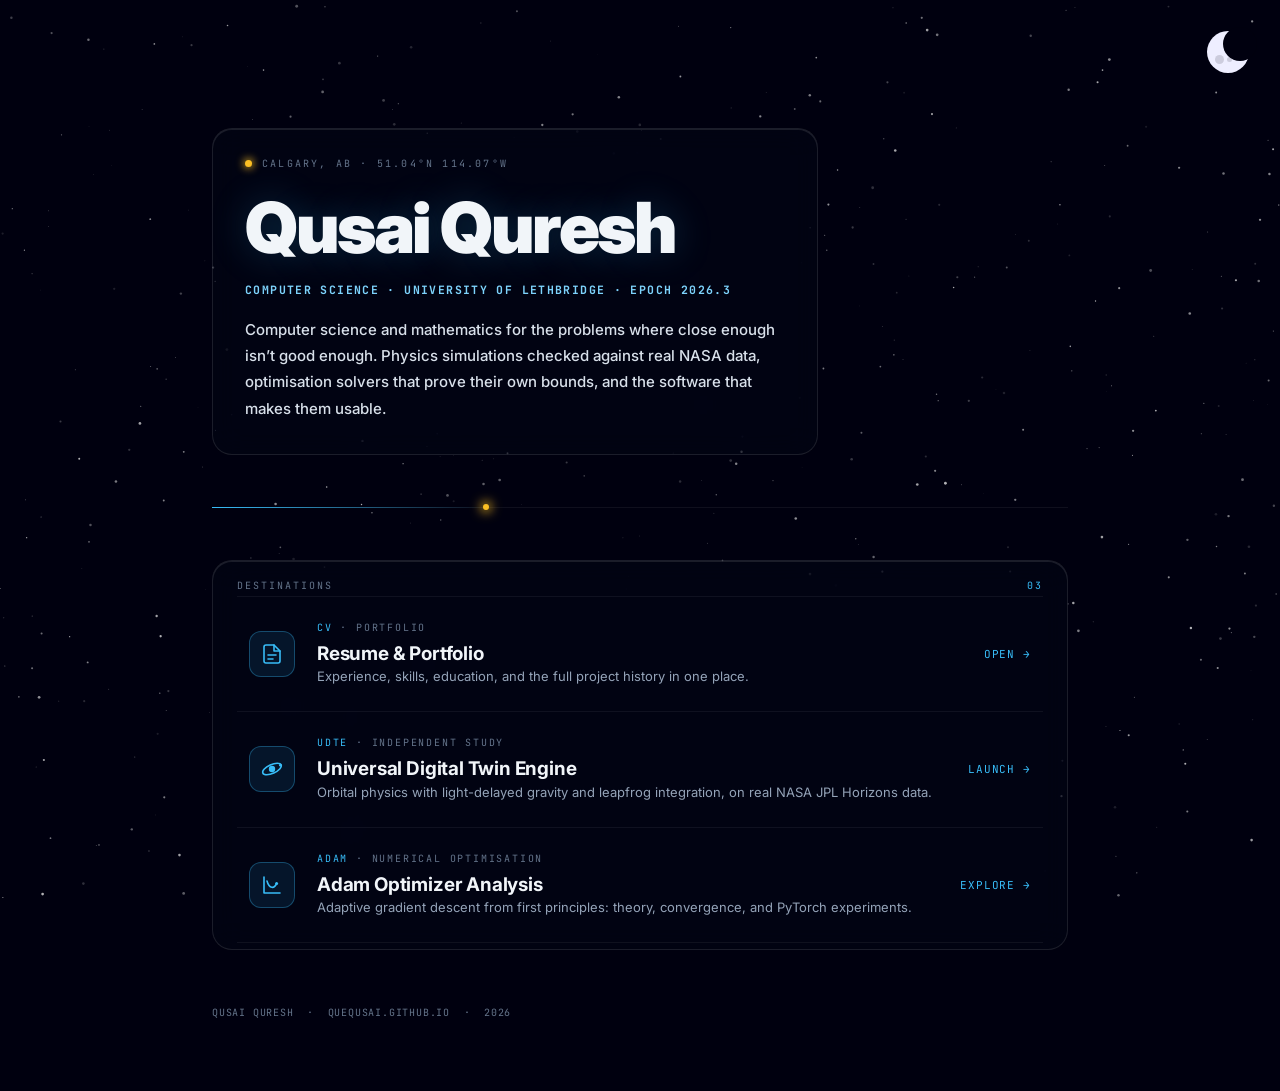
==== commit e0dbf7a6: "Landing: lower panel opacity for a frosted-glass look (heavier blur, light-mode brightness lift)" ====
--- a/index.html
+++ b/index.html
@@ -26,9 +26,11 @@
       --star: #fbbf24;                 /* the one warm accent: a star / the sun */
       --lead: #d8e0ea;                 /* brightened body copy for the hero */
       --ident: #7dd3fc;
-      --panel-bg: rgba(6,11,25,0.50);
-      --panel-bg-strong: rgba(6,11,25,0.68);
-      --panel-border: rgba(255,255,255,0.09);
+      --panel-bg: rgba(6,11,25,0.30);
+      --panel-bg-strong: rgba(6,11,25,0.44);
+      --panel-border: rgba(255,255,255,0.10);
+      --panel-filter: blur(16px) saturate(1.12);
+      --panel-highlight: inset 0 1px 0 rgba(255,255,255,0.10);
       --chip-bg: rgba(56,189,248,0.10);
       --chip-bg-strong: rgba(56,189,248,0.22);
       --chip-border: rgba(56,189,248,0.32);
@@ -41,9 +43,11 @@
       --star: #d97706;
       --lead: #1e293b;
       --ident: #075985;
-      --panel-bg: rgba(255,255,255,0.92);
-      --panel-bg-strong: rgba(255,255,255,0.97);
-      --panel-border: rgba(15,23,42,0.12);
+      --panel-bg: rgba(255,255,255,0.55);
+      --panel-bg-strong: rgba(255,255,255,0.70);
+      --panel-border: rgba(255,255,255,0.55);
+      --panel-filter: blur(16px) saturate(1.05) brightness(1.14);
+      --panel-highlight: inset 0 1px 0 rgba(255,255,255,0.65);
       --chip-bg: rgba(2,132,199,0.09);
       --chip-bg-strong: rgba(2,132,199,0.18);
       --chip-border: rgba(2,132,199,0.30);
@@ -87,8 +91,9 @@
       border-radius: 20px;
       background: var(--panel-bg);
       border: 1px solid var(--panel-border);
-      -webkit-backdrop-filter: blur(10px) saturate(1.05);
-      backdrop-filter: blur(10px) saturate(1.05);
+      -webkit-backdrop-filter: var(--panel-filter);
+      backdrop-filter: var(--panel-filter);
+      box-shadow: var(--panel-highlight);
       transition: background .25s ease, border-color .25s ease;
     }
     .hero:hover { background: var(--panel-bg-strong); }
@@ -168,8 +173,9 @@
       border-radius: 20px;
       background: var(--panel-bg);
       border: 1px solid var(--panel-border);
-      -webkit-backdrop-filter: blur(10px) saturate(1.05);
-      backdrop-filter: blur(10px) saturate(1.05);
+      -webkit-backdrop-filter: var(--panel-filter);
+      backdrop-filter: var(--panel-filter);
+      box-shadow: var(--panel-highlight);
     }
     .records-head {
       display: flex; align-items: baseline; justify-content: space-between;
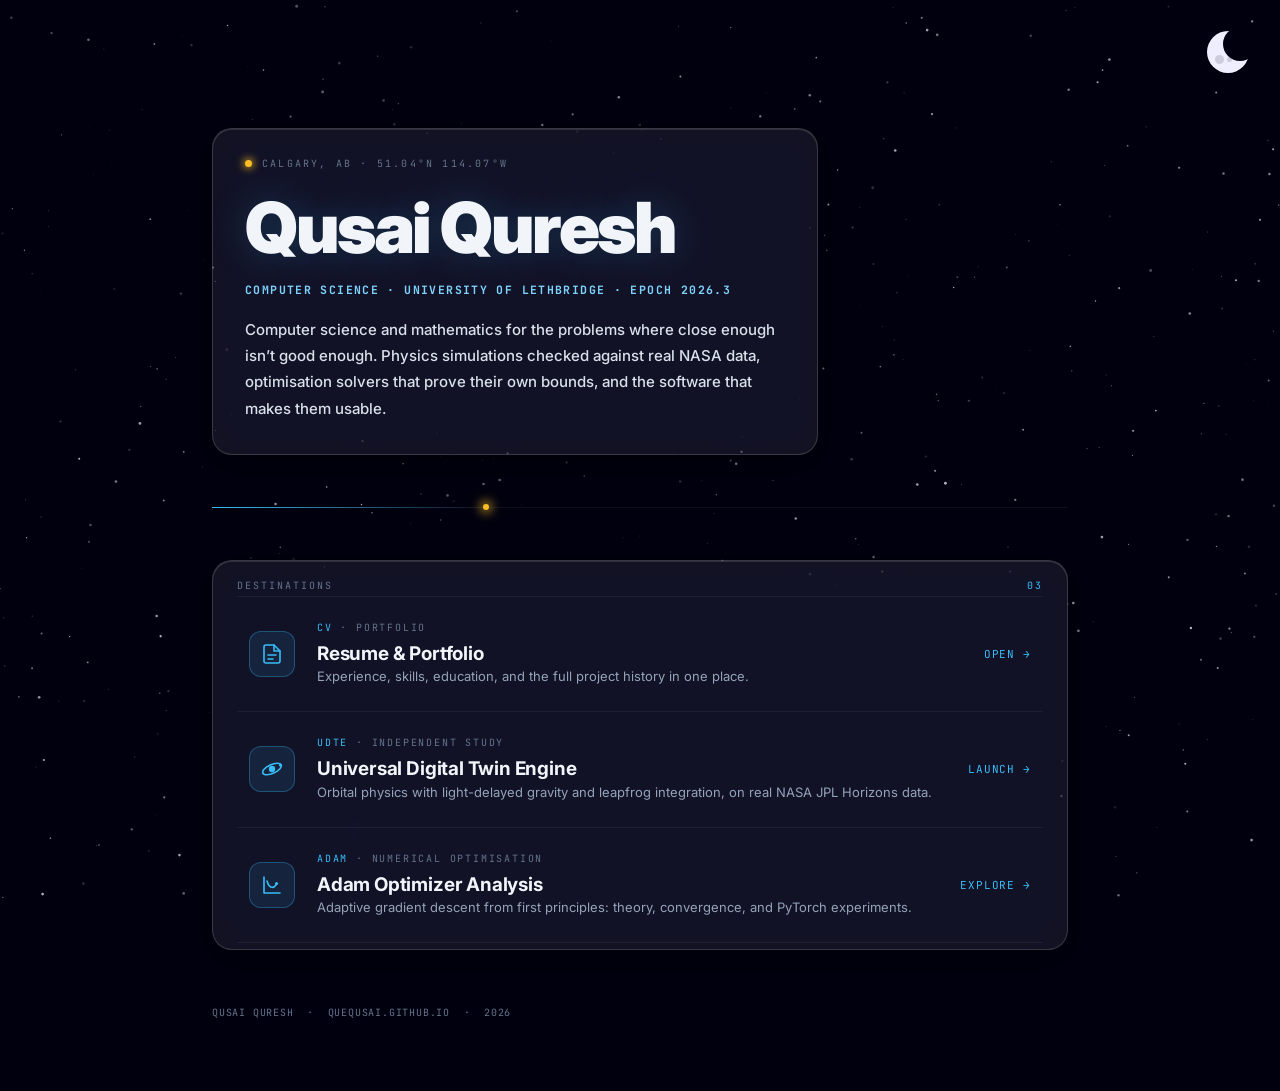
==== commit e6e25364: "Landing: true frosted-glass panels (white low-alpha tint, 18px blur, saturate)" ====
--- a/index.html
+++ b/index.html
@@ -26,11 +26,11 @@
       --star: #fbbf24;                 /* the one warm accent: a star / the sun */
       --lead: #d8e0ea;                 /* brightened body copy for the hero */
       --ident: #7dd3fc;
-      --panel-bg: rgba(6,11,25,0.30);
-      --panel-bg-strong: rgba(6,11,25,0.44);
-      --panel-border: rgba(255,255,255,0.10);
-      --panel-filter: blur(16px) saturate(1.12);
-      --panel-highlight: inset 0 1px 0 rgba(255,255,255,0.10);
+      --panel-bg: rgba(255,255,255,0.07);
+      --panel-bg-strong: rgba(255,255,255,0.12);
+      --panel-border: rgba(255,255,255,0.16);
+      --panel-filter: blur(18px) saturate(160%);
+      --panel-shadow: 0 8px 32px rgba(0,0,0,0.35), inset 0 1px 0 rgba(255,255,255,0.12);
       --chip-bg: rgba(56,189,248,0.10);
       --chip-bg-strong: rgba(56,189,248,0.22);
       --chip-border: rgba(56,189,248,0.32);
@@ -43,11 +43,11 @@
       --star: #d97706;
       --lead: #1e293b;
       --ident: #075985;
-      --panel-bg: rgba(255,255,255,0.55);
-      --panel-bg-strong: rgba(255,255,255,0.70);
-      --panel-border: rgba(255,255,255,0.55);
-      --panel-filter: blur(16px) saturate(1.05) brightness(1.14);
-      --panel-highlight: inset 0 1px 0 rgba(255,255,255,0.65);
+      --panel-bg: rgba(255,255,255,0.28);
+      --panel-bg-strong: rgba(255,255,255,0.42);
+      --panel-border: rgba(255,255,255,0.60);
+      --panel-filter: blur(18px) saturate(160%) brightness(1.10);
+      --panel-shadow: 0 8px 32px rgba(2,20,60,0.12), inset 0 1px 0 rgba(255,255,255,0.70);
       --chip-bg: rgba(2,132,199,0.09);
       --chip-bg-strong: rgba(2,132,199,0.18);
       --chip-border: rgba(2,132,199,0.30);
@@ -93,7 +93,7 @@
       border: 1px solid var(--panel-border);
       -webkit-backdrop-filter: var(--panel-filter);
       backdrop-filter: var(--panel-filter);
-      box-shadow: var(--panel-highlight);
+      box-shadow: var(--panel-shadow);
       transition: background .25s ease, border-color .25s ease;
     }
     .hero:hover { background: var(--panel-bg-strong); }
@@ -175,7 +175,7 @@
       border: 1px solid var(--panel-border);
       -webkit-backdrop-filter: var(--panel-filter);
       backdrop-filter: var(--panel-filter);
-      box-shadow: var(--panel-highlight);
+      box-shadow: var(--panel-shadow);
     }
     .records-head {
       display: flex; align-items: baseline; justify-content: space-between;
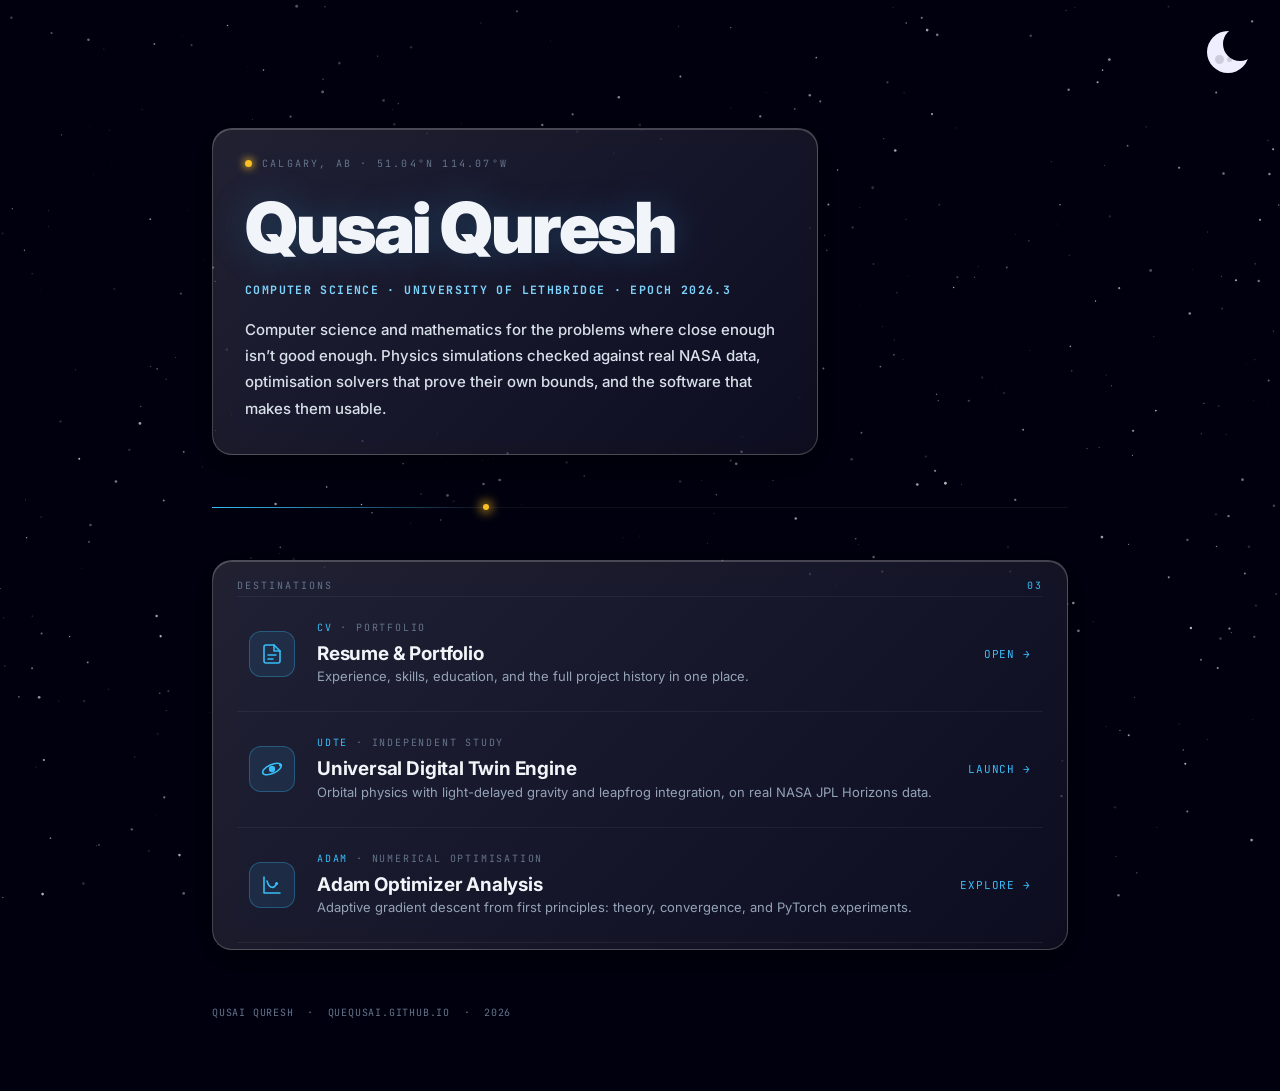
==== commit e8f48ff2: "Landing: give glass panels a visible sheen gradient + brighter edge for dark mode" ====
--- a/index.html
+++ b/index.html
@@ -26,11 +26,11 @@
       --star: #fbbf24;                 /* the one warm accent: a star / the sun */
       --lead: #d8e0ea;                 /* brightened body copy for the hero */
       --ident: #7dd3fc;
-      --panel-bg: rgba(255,255,255,0.07);
-      --panel-bg-strong: rgba(255,255,255,0.12);
-      --panel-border: rgba(255,255,255,0.16);
+      --panel-bg: linear-gradient(135deg, rgba(255,255,255,0.13), rgba(255,255,255,0.05));
+      --panel-bg-strong: linear-gradient(135deg, rgba(255,255,255,0.18), rgba(255,255,255,0.07));
+      --panel-border: rgba(255,255,255,0.22);
       --panel-filter: blur(18px) saturate(160%);
-      --panel-shadow: 0 8px 32px rgba(0,0,0,0.35), inset 0 1px 0 rgba(255,255,255,0.12);
+      --panel-shadow: 0 8px 32px rgba(0,0,0,0.45), inset 0 1px 0 rgba(255,255,255,0.20);
       --chip-bg: rgba(56,189,248,0.10);
       --chip-bg-strong: rgba(56,189,248,0.22);
       --chip-border: rgba(56,189,248,0.32);
@@ -43,11 +43,11 @@
       --star: #d97706;
       --lead: #1e293b;
       --ident: #075985;
-      --panel-bg: rgba(255,255,255,0.28);
-      --panel-bg-strong: rgba(255,255,255,0.42);
-      --panel-border: rgba(255,255,255,0.60);
+      --panel-bg: linear-gradient(135deg, rgba(255,255,255,0.45), rgba(255,255,255,0.24));
+      --panel-bg-strong: linear-gradient(135deg, rgba(255,255,255,0.58), rgba(255,255,255,0.34));
+      --panel-border: rgba(255,255,255,0.65);
       --panel-filter: blur(18px) saturate(160%) brightness(1.10);
-      --panel-shadow: 0 8px 32px rgba(2,20,60,0.12), inset 0 1px 0 rgba(255,255,255,0.70);
+      --panel-shadow: 0 8px 32px rgba(2,20,60,0.12), inset 0 1px 0 rgba(255,255,255,0.75);
       --chip-bg: rgba(2,132,199,0.09);
       --chip-bg-strong: rgba(2,132,199,0.18);
       --chip-border: rgba(2,132,199,0.30);
